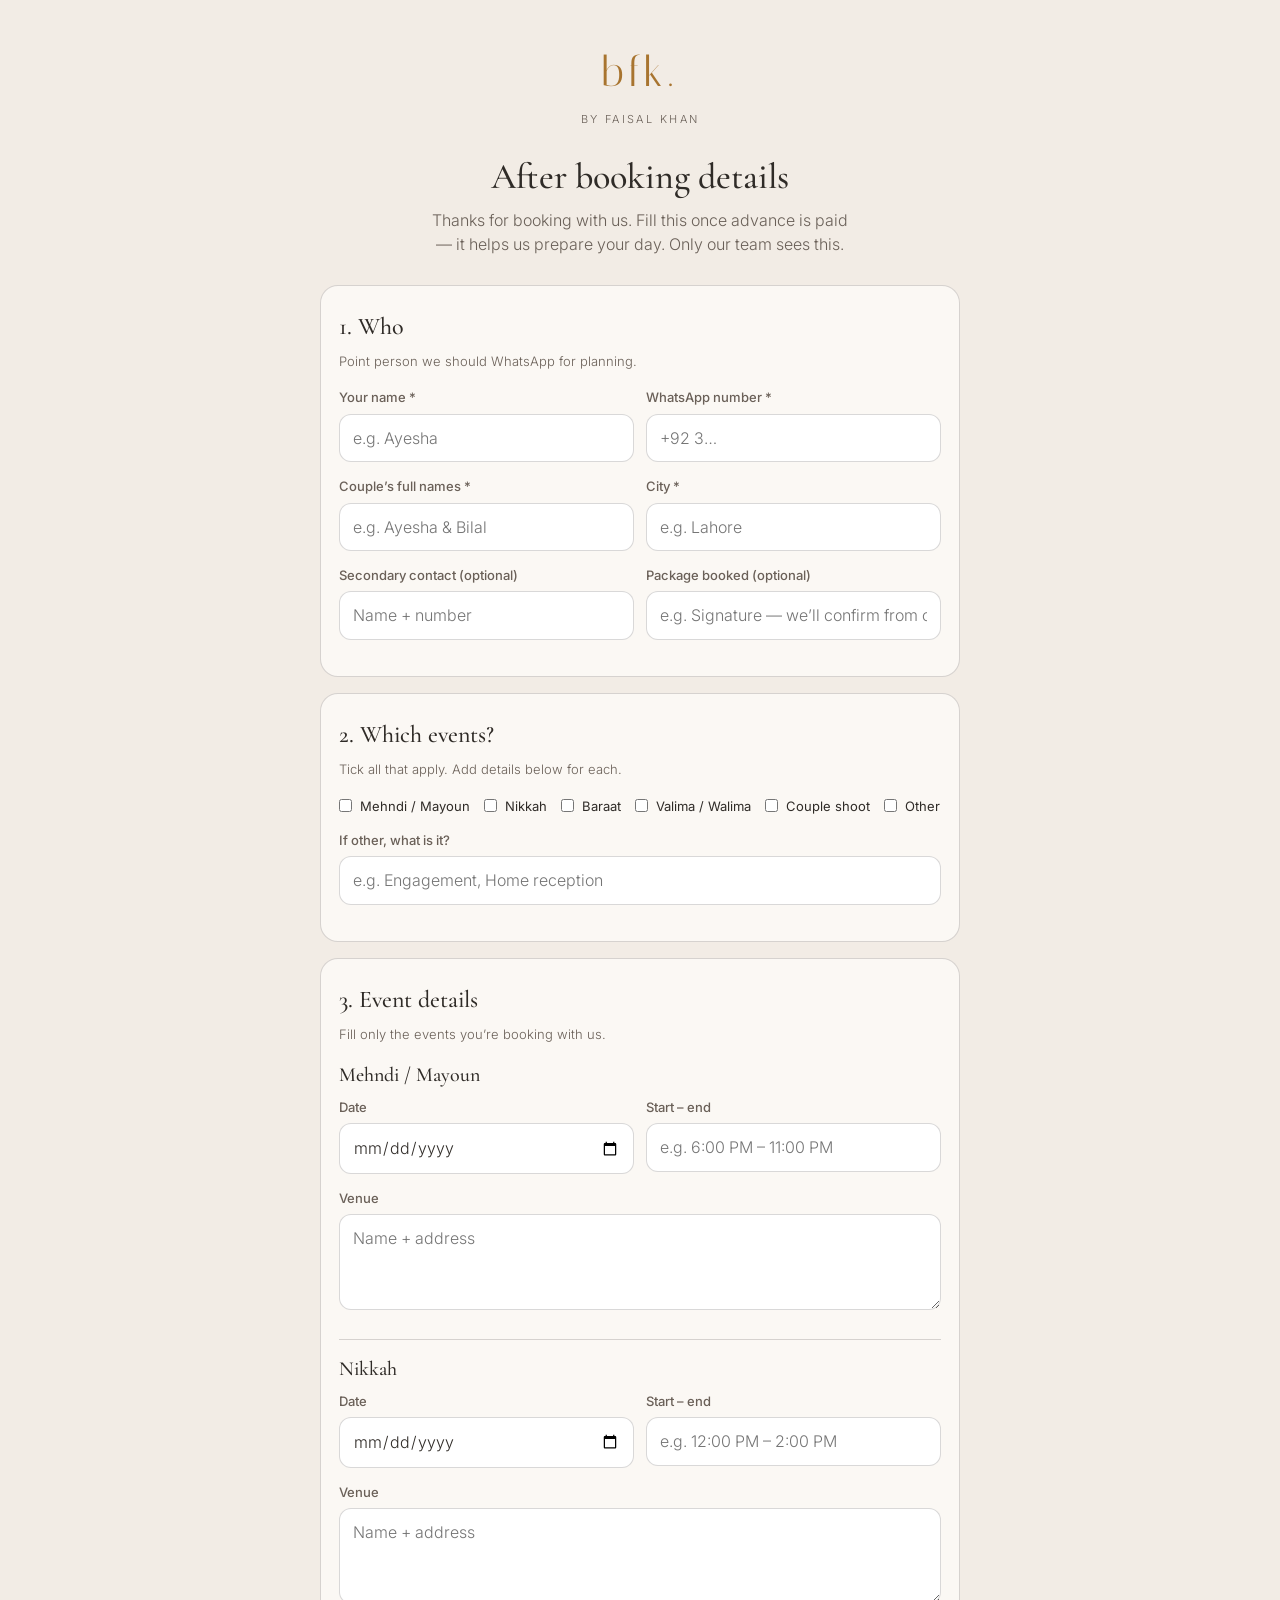
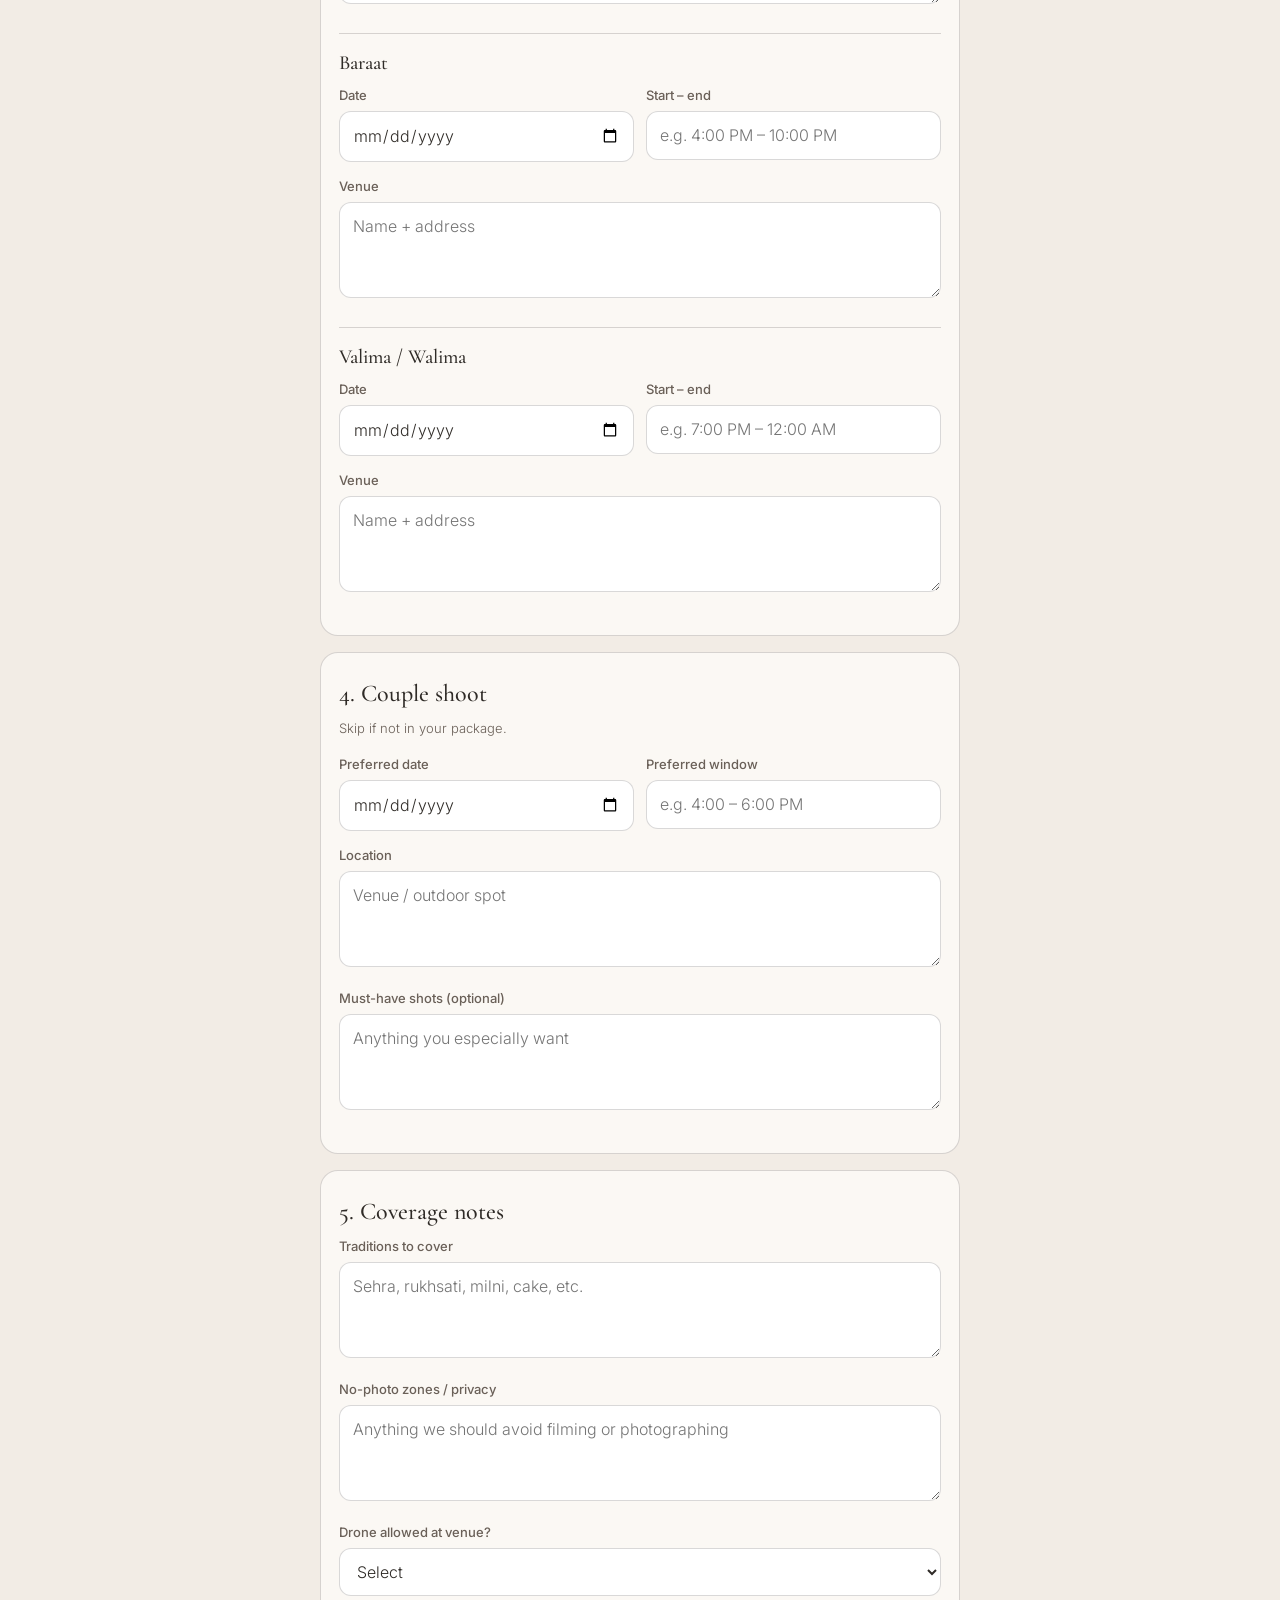
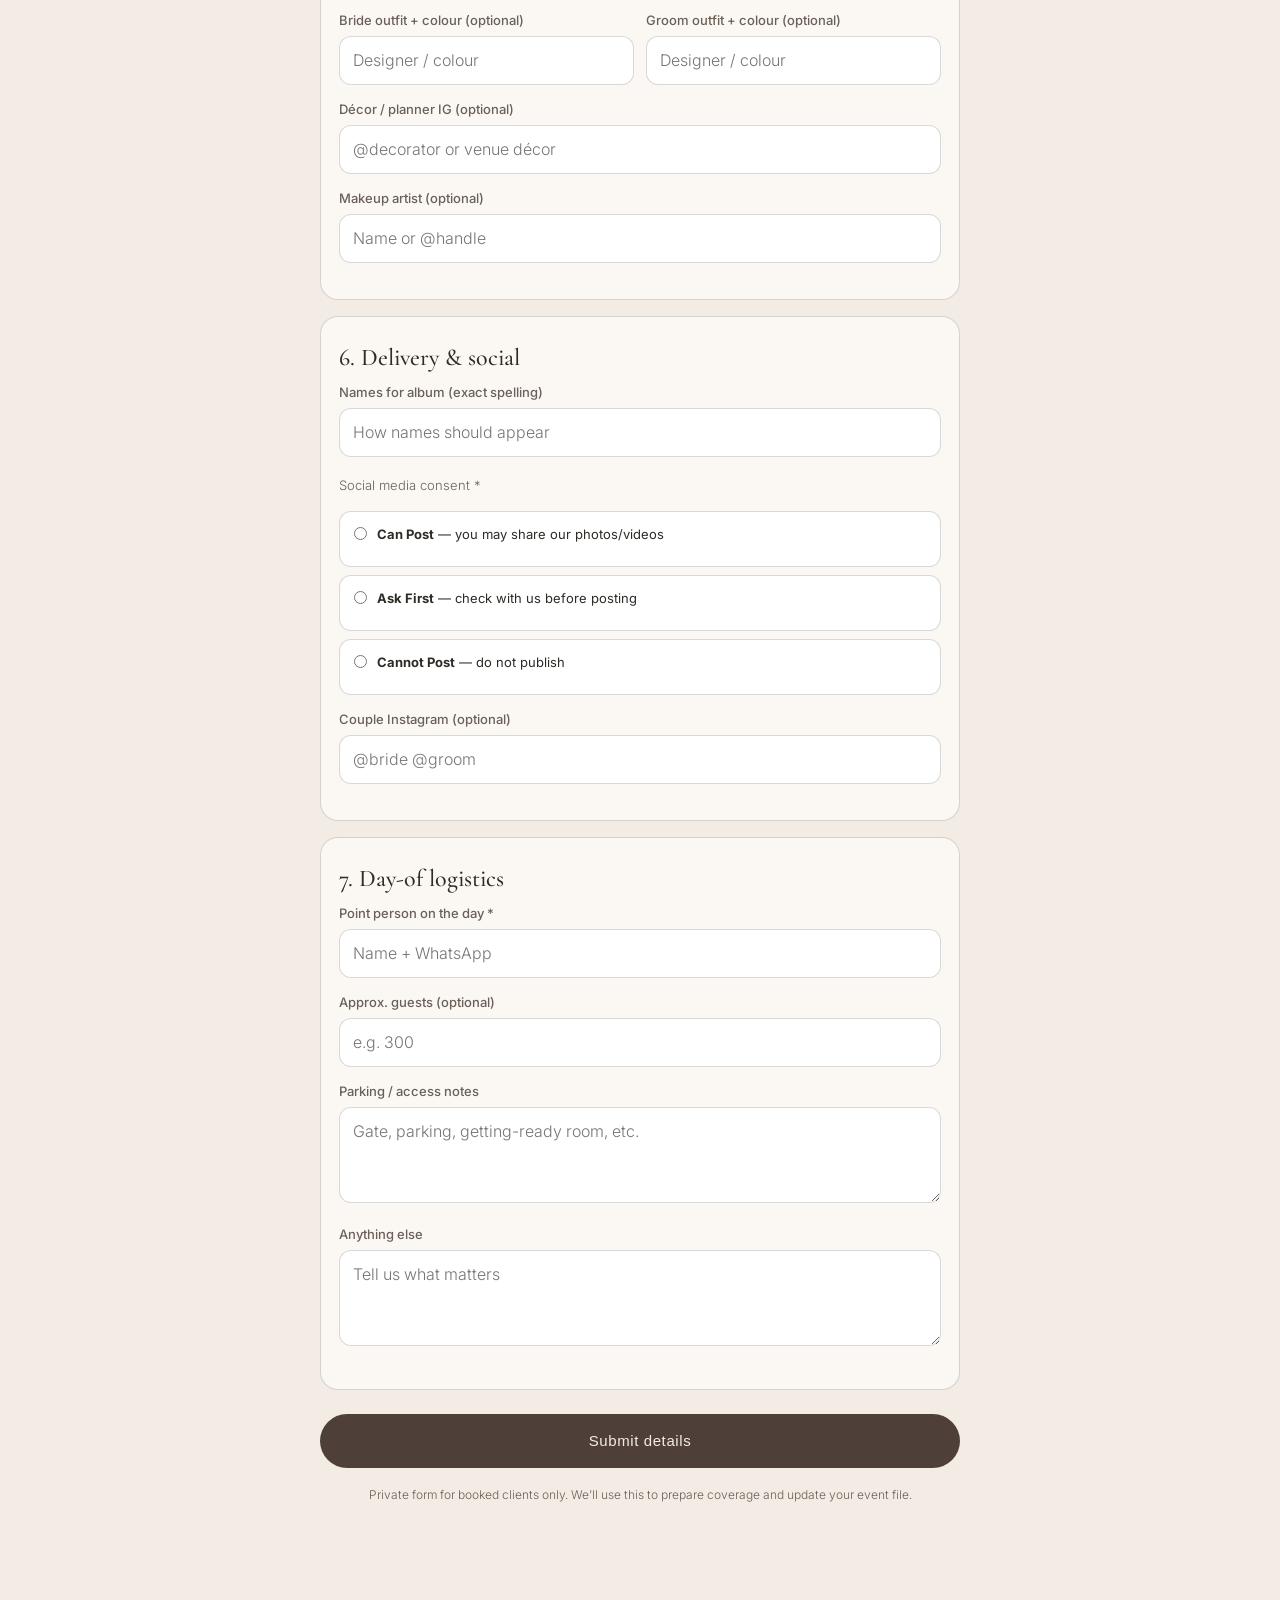
==== after-booking/index.html @ 3ecf4987 "Site for GitHub Pages (byfaisalkhan.com)" ====
<!DOCTYPE html>
<html lang="en">
<head>
<meta charset="UTF-8">
<meta name="viewport" content="width=device-width, initial-scale=1.0">
<title>After Booking | BFK by Faisal Khan</title>
<meta name="robots" content="noindex,nofollow">
<meta name="description" content="Post-booking details for your BFK wedding coverage.">
<link rel="preconnect" href="https://fonts.googleapis.com">
<link rel="preconnect" href="https://fonts.gstatic.com" crossorigin>
<link href="https://fonts.googleapis.com/css2?family=Cormorant+Garamond:wght@500;600&family=Inter:wght@300;400;500&family=Italiana&display=swap" rel="stylesheet">
<style>
:root{
  --cream:#F2ECE5; --paper:#FBF8F4; --ink:#2F2B27; --mid:#6A6058;
  --brown:#4E4038; --line:rgba(47,43,39,.18); --gold:#A8742F;
}
*{box-sizing:border-box;margin:0;padding:0}
body{font-family:Inter,system-ui,sans-serif;background:var(--cream);color:var(--ink);line-height:1.55;font-weight:300}
.wrap{max-width:680px;margin:0 auto;padding:40px 20px 96px}
.brand{text-align:center;margin-bottom:28px}
.brand .mark{font-family:Italiana,serif;font-size:42px;letter-spacing:.12em;color:var(--gold)}
.brand .sub{font-size:11px;letter-spacing:.22em;text-transform:uppercase;margin-top:6px;color:var(--mid)}
h1{font-family:"Cormorant Garamond",Georgia,serif;font-weight:500;font-size:36px;line-height:1.15;margin:8px 0 10px;text-align:center}
.lead{text-align:center;color:var(--mid);margin:0 auto 28px;max-width:42ch}
.card{background:var(--paper);border:1px solid var(--line);border-radius:18px;padding:22px 18px;margin-bottom:16px}
.card h2{font-family:"Cormorant Garamond",Georgia,serif;font-weight:500;font-size:24px;margin-bottom:6px}
.card .hint{font-size:13px;color:var(--mid);margin-bottom:16px}
label{display:block;font-size:13px;font-weight:500;color:var(--mid);margin:0 0 6px}
input,select,textarea{width:100%;min-height:48px;padding:11px 13px;border:1px solid var(--line);border-radius:12px;background:#fff;font:inherit;margin-bottom:14px;color:var(--ink)}
textarea{min-height:96px;resize:vertical}
.row{display:grid;grid-template-columns:1fr;gap:0 12px}
@media(min-width:640px){.row.two{grid-template-columns:1fr 1fr}}
.checks{display:flex;flex-wrap:wrap;gap:8px 14px;margin-bottom:14px}
.checks label{display:flex;align-items:center;gap:8px;font-weight:400;color:var(--ink);margin:0}
.checks input{width:auto;min-height:0;margin:0}
.consent{display:grid;gap:8px;margin-bottom:14px}
.consent label{display:flex;gap:10px;align-items:flex-start;padding:12px 14px;border:1px solid var(--line);border-radius:12px;background:#fff;margin:0;font-weight:400;color:var(--ink);cursor:pointer}
.consent input{width:auto;min-height:0;margin-top:3px}
button{width:100%;min-height:54px;border:0;border-radius:999px;background:var(--brown);color:var(--cream);font-weight:500;font-size:15px;letter-spacing:.04em;cursor:pointer;margin-top:8px}
button:hover{opacity:.93}
.foot{margin-top:18px;font-size:12px;color:var(--mid);text-align:center}
.event-block{border-top:1px solid var(--line);padding-top:14px;margin-top:8px}
.event-block:first-of-type{border-top:0;padding-top:0;margin-top:0}
</style>
</head>
<body>
  <div class="wrap">
    <div class="brand">
      <div class="mark">bfk.</div>
      <div class="sub">By Faisal Khan</div>
    </div>
    <h1>After booking details</h1>
    <p class="lead">Thanks for booking with us. Fill this once advance is paid — it helps us prepare your day. Only our team sees this.</p>

    <form id="bfk-intake" name="after-booking" method="POST" action="/after-booking/thanks.html">
      <input type="hidden" name="form-name" value="after-booking">
      <p style="display:none"><label>Don’t fill this <input name="bot-field"></label></p>

      <div class="card">
        <h2>1. Who</h2>
        <p class="hint">Point person we should WhatsApp for planning.</p>
        <div class="row two">
          <div>
            <label for="point_name">Your name *</label>
            <input id="point_name" name="point_name" required placeholder="e.g. Ayesha">
          </div>
          <div>
            <label for="whatsapp">WhatsApp number *</label>
            <input id="whatsapp" name="whatsapp" required placeholder="+92 3…">
          </div>
        </div>
        <div class="row two">
          <div>
            <label for="couple_name">Couple’s full names *</label>
            <input id="couple_name" name="couple_name" required placeholder="e.g. Ayesha & Bilal">
          </div>
          <div>
            <label for="city">City *</label>
            <input id="city" name="city" required placeholder="e.g. Lahore">
          </div>
        </div>
        <div class="row two">
          <div>
            <label for="secondary_contact">Secondary contact (optional)</label>
            <input id="secondary_contact" name="secondary_contact" placeholder="Name + number">
          </div>
          <div>
            <label for="package_ref">Package booked (optional)</label>
            <input id="package_ref" name="package_ref" placeholder="e.g. Signature — we’ll confirm from our side">
          </div>
        </div>
      </div>

      <div class="card">
        <h2>2. Which events?</h2>
        <p class="hint">Tick all that apply. Add details below for each.</p>
        <div class="checks">
          <label><input type="checkbox" name="has_mehndi" value="yes"> Mehndi / Mayoun</label>
          <label><input type="checkbox" name="has_nikkah" value="yes"> Nikkah</label>
          <label><input type="checkbox" name="has_baraat" value="yes"> Baraat</label>
          <label><input type="checkbox" name="has_valima" value="yes"> Valima / Walima</label>
          <label><input type="checkbox" name="has_couple_shoot" value="yes"> Couple shoot</label>
          <label><input type="checkbox" name="has_other" value="yes"> Other</label>
        </div>
        <label for="other_event_name">If other, what is it?</label>
        <input id="other_event_name" name="other_event_name" placeholder="e.g. Engagement, Home reception">
      </div>

      <div class="card">
        <h2>3. Event details</h2>
        <p class="hint">Fill only the events you’re booking with us.</p>

        <div class="event-block">
          <h2 style="font-size:20px">Mehndi / Mayoun</h2>
          <div class="row two">
            <div><label for="mehndi_date">Date</label><input id="mehndi_date" name="mehndi_date" type="date"></div>
            <div><label for="mehndi_time">Start – end</label><input id="mehndi_time" name="mehndi_time" placeholder="e.g. 6:00 PM – 11:00 PM"></div>
          </div>
          <label for="mehndi_venue">Venue</label>
          <textarea id="mehndi_venue" name="mehndi_venue" placeholder="Name + address"></textarea>
        </div>

        <div class="event-block">
          <h2 style="font-size:20px">Nikkah</h2>
          <div class="row two">
            <div><label for="nikkah_date">Date</label><input id="nikkah_date" name="nikkah_date" type="date"></div>
            <div><label for="nikkah_time">Start – end</label><input id="nikkah_time" name="nikkah_time" placeholder="e.g. 12:00 PM – 2:00 PM"></div>
          </div>
          <label for="nikkah_venue">Venue</label>
          <textarea id="nikkah_venue" name="nikkah_venue" placeholder="Name + address"></textarea>
        </div>

        <div class="event-block">
          <h2 style="font-size:20px">Baraat</h2>
          <div class="row two">
            <div><label for="baraat_date">Date</label><input id="baraat_date" name="baraat_date" type="date"></div>
            <div><label for="baraat_time">Start – end</label><input id="baraat_time" name="baraat_time" placeholder="e.g. 4:00 PM – 10:00 PM"></div>
          </div>
          <label for="baraat_venue">Venue</label>
          <textarea id="baraat_venue" name="baraat_venue" placeholder="Name + address"></textarea>
        </div>

        <div class="event-block">
          <h2 style="font-size:20px">Valima / Walima</h2>
          <div class="row two">
            <div><label for="valima_date">Date</label><input id="valima_date" name="valima_date" type="date"></div>
            <div><label for="valima_time">Start – end</label><input id="valima_time" name="valima_time" placeholder="e.g. 7:00 PM – 12:00 AM"></div>
          </div>
          <label for="valima_venue">Venue</label>
          <textarea id="valima_venue" name="valima_venue" placeholder="Name + address"></textarea>
        </div>
      </div>

      <div class="card">
        <h2>4. Couple shoot</h2>
        <p class="hint">Skip if not in your package.</p>
        <div class="row two">
          <div><label for="cs_date">Preferred date</label><input id="cs_date" name="cs_date" type="date"></div>
          <div><label for="cs_time">Preferred window</label><input id="cs_time" name="cs_time" placeholder="e.g. 4:00 – 6:00 PM"></div>
        </div>
        <label for="cs_venue">Location</label>
        <textarea id="cs_venue" name="cs_venue" placeholder="Venue / outdoor spot"></textarea>
        <label for="cs_notes">Must-have shots (optional)</label>
        <textarea id="cs_notes" name="cs_notes" placeholder="Anything you especially want"></textarea>
      </div>

      <div class="card">
        <h2>5. Coverage notes</h2>
        <label for="traditions">Traditions to cover</label>
        <textarea id="traditions" name="traditions" placeholder="Sehra, rukhsati, milni, cake, etc."></textarea>
        <label for="no_photo">No-photo zones / privacy</label>
        <textarea id="no_photo" name="no_photo" placeholder="Anything we should avoid filming or photographing"></textarea>
        <label for="drone">Drone allowed at venue?</label>
        <select id="drone" name="drone">
          <option value="">Select</option>
          <option>Yes</option>
          <option>No</option>
          <option>Not sure</option>
        </select>
        <div class="row two">
          <div>
            <label for="bride_outfit">Bride outfit + colour (optional)</label>
            <input id="bride_outfit" name="bride_outfit" placeholder="Designer / colour">
          </div>
          <div>
            <label for="groom_outfit">Groom outfit + colour (optional)</label>
            <input id="groom_outfit" name="groom_outfit" placeholder="Designer / colour">
          </div>
        </div>
        <label for="decor">Décor / planner IG (optional)</label>
        <input id="decor" name="decor" placeholder="@decorator or venue décor">
        <label for="mua">Makeup artist (optional)</label>
        <input id="mua" name="mua" placeholder="Name or @handle">
      </div>

      <div class="card">
        <h2>6. Delivery & social</h2>
        <label for="album_names">Names for album (exact spelling)</label>
        <input id="album_names" name="album_names" placeholder="How names should appear">
        <p class="hint" style="margin-top:4px">Social media consent *</p>
        <div class="consent">
          <label><input type="radio" name="social_consent" value="Can Post" required> <span><strong>Can Post</strong> — you may share our photos/videos</span></label>
          <label><input type="radio" name="social_consent" value="Ask First"> <span><strong>Ask First</strong> — check with us before posting</span></label>
          <label><input type="radio" name="social_consent" value="Cannot Post"> <span><strong>Cannot Post</strong> — do not publish</span></label>
        </div>
        <label for="couple_ig">Couple Instagram (optional)</label>
        <input id="couple_ig" name="couple_ig" placeholder="@bride @groom">
      </div>

      <div class="card">
        <h2>7. Day-of logistics</h2>
        <label for="day_contact">Point person on the day *</label>
        <input id="day_contact" name="day_contact" required placeholder="Name + WhatsApp">
        <label for="guests">Approx. guests (optional)</label>
        <input id="guests" name="guests" placeholder="e.g. 300">
        <label for="access">Parking / access notes</label>
        <textarea id="access" name="access" placeholder="Gate, parking, getting-ready room, etc."></textarea>
        <label for="other_details">Anything else</label>
        <textarea id="other_details" name="other_details" placeholder="Tell us what matters"></textarea>
      </div>

      <button type="submit">Submit details</button>
      <p class="foot">Private form for booked clients only. We’ll use this to prepare coverage and update your event file.</p>
    </form>
  </div>

<script src="/after-booking/config.js"></script>
<script>
(function(){
  var form = document.getElementById('bfk-intake');
  if(!form) return;
  form.addEventListener('submit', async function(e){
    e.preventDefault();
    var btn = form.querySelector('button[type="submit"]');
    var webhook = (window.BFK_SHEETS_WEBHOOK || '').trim();
    if(!webhook){
      alert('Setup incomplete: Sheets webhook not connected yet. Message Faisal / BFK team.');
      return;
    }
    btn.disabled = true;
    btn.textContent = 'Sending…';
    var fd = new FormData(form);
    var data = {};
    fd.forEach(function(v,k){
      if(k === 'form-name' || k === 'bot-field') return;
      if(data[k] !== undefined){
        if(!Array.isArray(data[k])) data[k] = [data[k]];
        data[k].push(v);
      } else data[k] = v;
    });
    // checkboxes that are unchecked won't appear — that's fine
    try{
      var res = await fetch(webhook, {
        method: 'POST',
        mode: 'cors',
        headers: { 'Content-Type': 'text/plain;charset=utf-8' },
        body: JSON.stringify(data)
      });
      var text = await res.text();
      var json = {};
      try { json = JSON.parse(text); } catch(_){}
      if(!res.ok || json.ok === false){
        throw new Error((json && json.error) || ('HTTP '+res.status));
      }
      window.location.href = '/after-booking/thanks.html';
    } catch(err){
      console.error(err);
      btn.disabled = false;
      btn.textContent = 'Submit details';
      alert('Could not save to the team sheet. Please WhatsApp us your details or try again.\n\n'+err.message);
    }
  });
})();
</script>

</body>
</html>
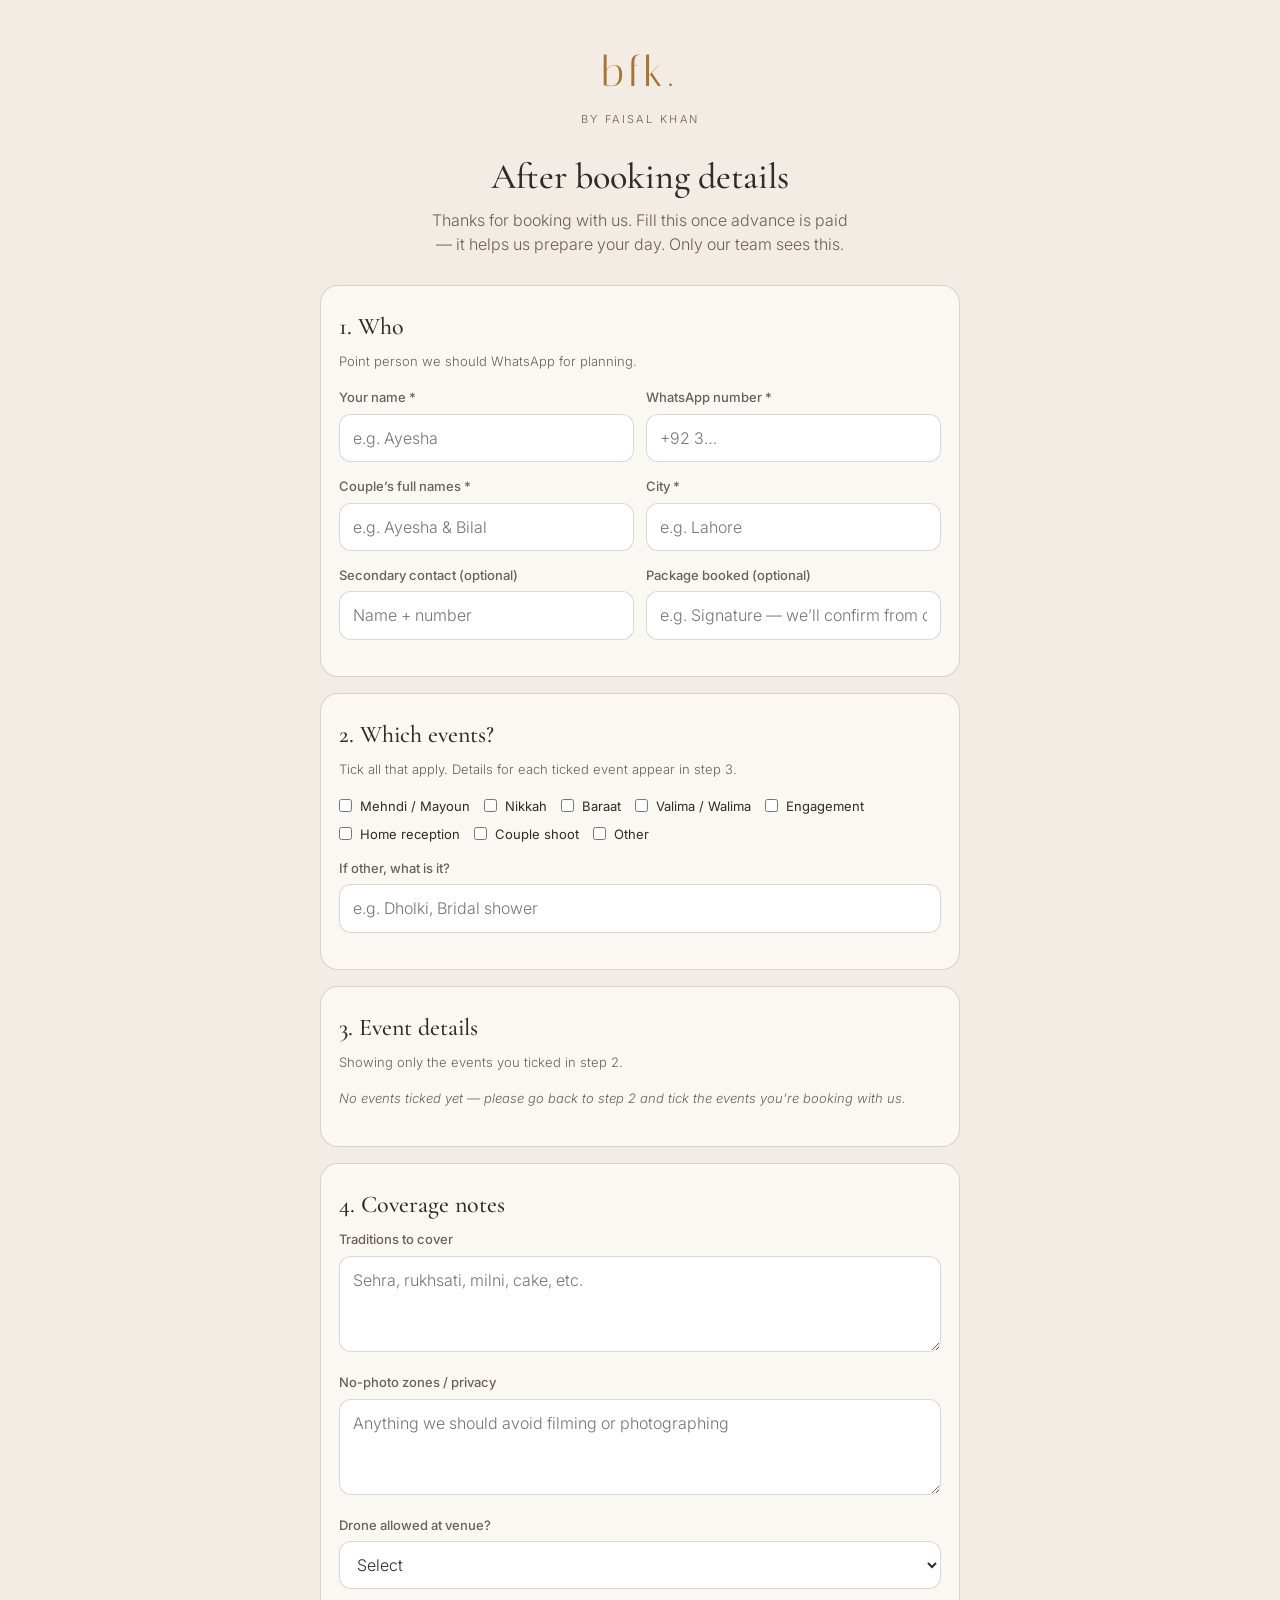
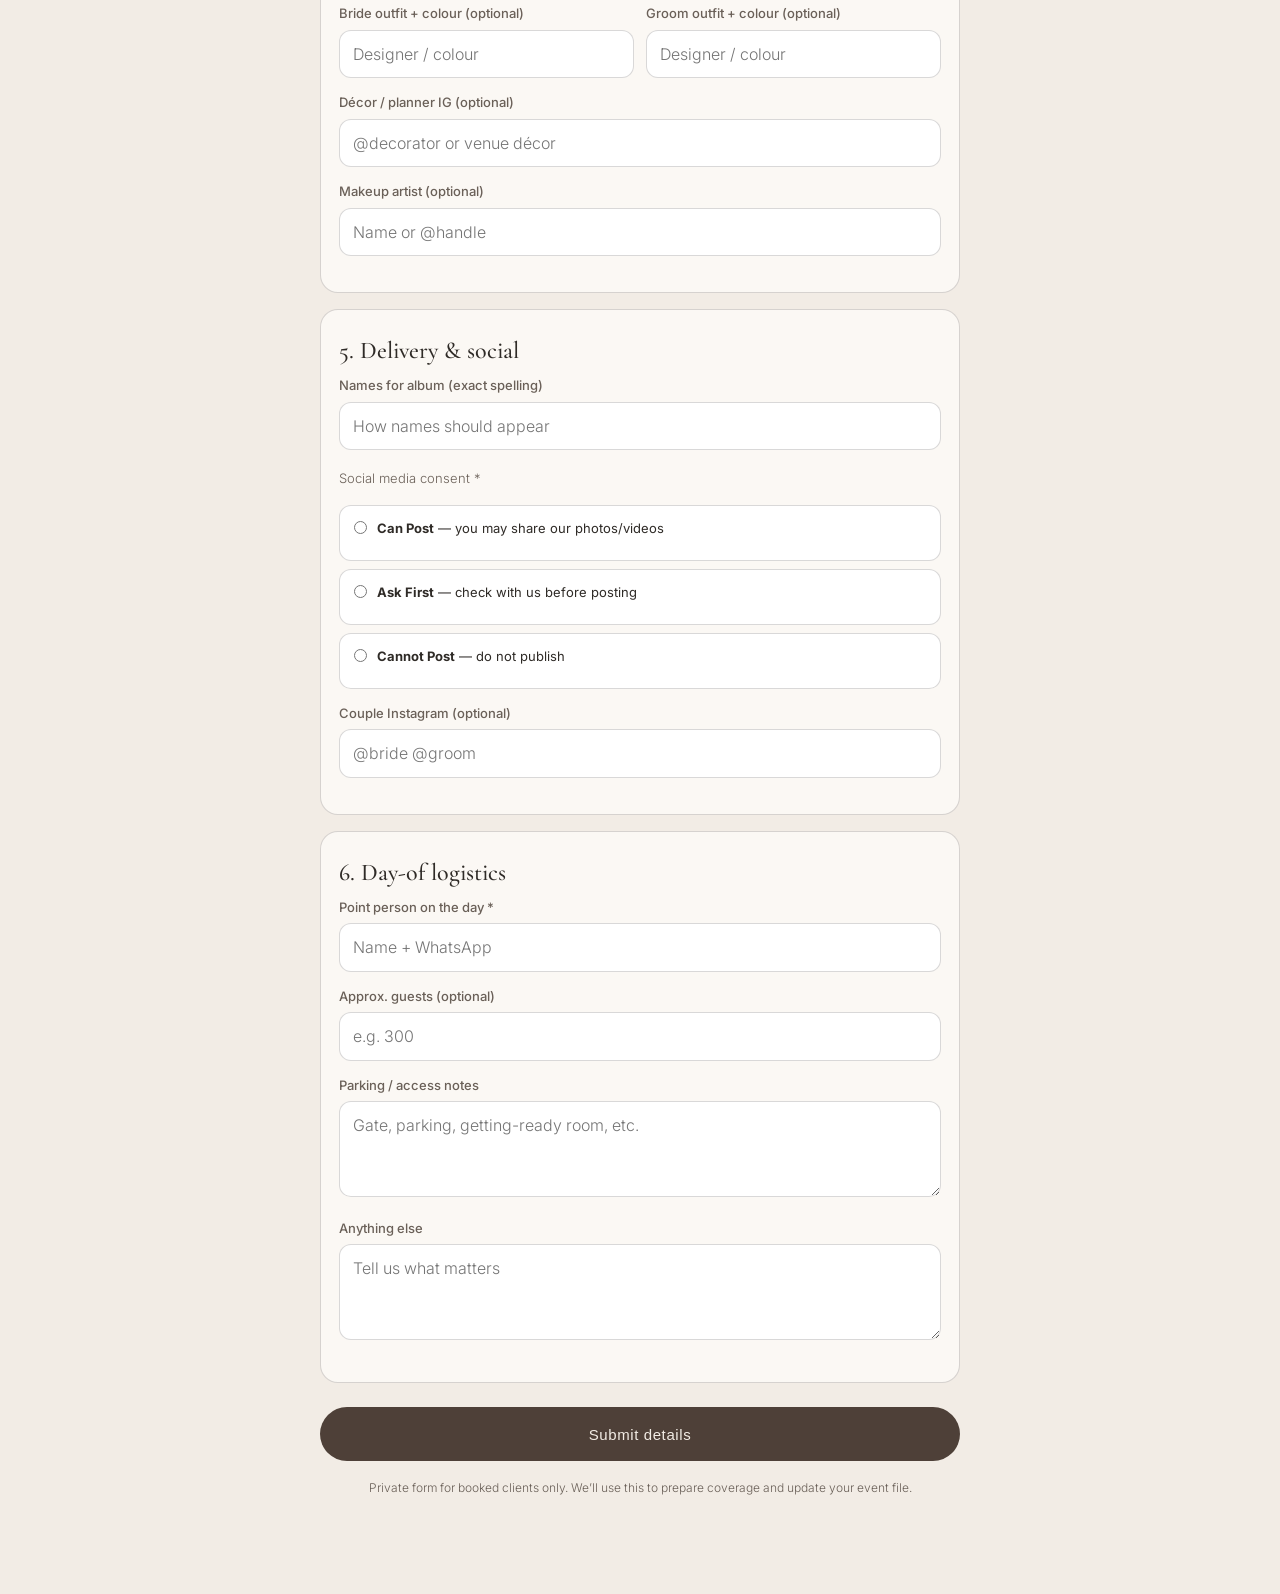
==== commit ea4b4658: "after-booking: show step 3 details only for ticked events" ====
--- a/after-booking/index.html
+++ b/after-booking/index.html
@@ -40,7 +40,7 @@
 button:hover{opacity:.93}
 .foot{margin-top:18px;font-size:12px;color:var(--mid);text-align:center}
 .event-block{border-top:1px solid var(--line);padding-top:14px;margin-top:8px}
-.event-block:first-of-type{border-top:0;padding-top:0;margin-top:0}
+.event-block[hidden]{display:none}
 </style>
 </head>
 <body>
@@ -93,24 +93,27 @@
 
       <div class="card">
         <h2>2. Which events?</h2>
-        <p class="hint">Tick all that apply. Add details below for each.</p>
+        <p class="hint">Tick all that apply. Details for each ticked event appear in step 3.</p>
         <div class="checks">
           <label><input type="checkbox" name="has_mehndi" value="yes"> Mehndi / Mayoun</label>
           <label><input type="checkbox" name="has_nikkah" value="yes"> Nikkah</label>
           <label><input type="checkbox" name="has_baraat" value="yes"> Baraat</label>
           <label><input type="checkbox" name="has_valima" value="yes"> Valima / Walima</label>
+          <label><input type="checkbox" name="has_engagement" value="yes"> Engagement</label>
+          <label><input type="checkbox" name="has_home_reception" value="yes"> Home reception</label>
           <label><input type="checkbox" name="has_couple_shoot" value="yes"> Couple shoot</label>
           <label><input type="checkbox" name="has_other" value="yes"> Other</label>
         </div>
         <label for="other_event_name">If other, what is it?</label>
-        <input id="other_event_name" name="other_event_name" placeholder="e.g. Engagement, Home reception">
+        <input id="other_event_name" name="other_event_name" placeholder="e.g. Dholki, Bridal shower">
       </div>
 
       <div class="card">
         <h2>3. Event details</h2>
-        <p class="hint">Fill only the events you’re booking with us.</p>
-
-        <div class="event-block">
+        <p class="hint">Showing only the events you ticked in step 2.</p>
+        <p id="no-events-msg" class="hint" style="font-style:italic">No events ticked yet — please go back to step 2 and tick the events you’re booking with us.</p>
+
+        <div class="event-block" data-event="has_mehndi" hidden>
           <h2 style="font-size:20px">Mehndi / Mayoun</h2>
           <div class="row two">
             <div><label for="mehndi_date">Date</label><input id="mehndi_date" name="mehndi_date" type="date"></div>
@@ -120,7 +123,7 @@
           <textarea id="mehndi_venue" name="mehndi_venue" placeholder="Name + address"></textarea>
         </div>
 
-        <div class="event-block">
+        <div class="event-block" data-event="has_nikkah" hidden>
           <h2 style="font-size:20px">Nikkah</h2>
           <div class="row two">
             <div><label for="nikkah_date">Date</label><input id="nikkah_date" name="nikkah_date" type="date"></div>
@@ -130,7 +133,7 @@
           <textarea id="nikkah_venue" name="nikkah_venue" placeholder="Name + address"></textarea>
         </div>
 
-        <div class="event-block">
+        <div class="event-block" data-event="has_baraat" hidden>
           <h2 style="font-size:20px">Baraat</h2>
           <div class="row two">
             <div><label for="baraat_date">Date</label><input id="baraat_date" name="baraat_date" type="date"></div>
@@ -140,7 +143,7 @@
           <textarea id="baraat_venue" name="baraat_venue" placeholder="Name + address"></textarea>
         </div>
 
-        <div class="event-block">
+        <div class="event-block" data-event="has_valima" hidden>
           <h2 style="font-size:20px">Valima / Walima</h2>
           <div class="row two">
             <div><label for="valima_date">Date</label><input id="valima_date" name="valima_date" type="date"></div>
@@ -149,23 +152,52 @@
           <label for="valima_venue">Venue</label>
           <textarea id="valima_venue" name="valima_venue" placeholder="Name + address"></textarea>
         </div>
-      </div>
-
-      <div class="card">
-        <h2>4. Couple shoot</h2>
-        <p class="hint">Skip if not in your package.</p>
-        <div class="row two">
-          <div><label for="cs_date">Preferred date</label><input id="cs_date" name="cs_date" type="date"></div>
-          <div><label for="cs_time">Preferred window</label><input id="cs_time" name="cs_time" placeholder="e.g. 4:00 – 6:00 PM"></div>
-        </div>
-        <label for="cs_venue">Location</label>
-        <textarea id="cs_venue" name="cs_venue" placeholder="Venue / outdoor spot"></textarea>
-        <label for="cs_notes">Must-have shots (optional)</label>
-        <textarea id="cs_notes" name="cs_notes" placeholder="Anything you especially want"></textarea>
-      </div>
-
-      <div class="card">
-        <h2>5. Coverage notes</h2>
+
+        <div class="event-block" data-event="has_engagement" hidden>
+          <h2 style="font-size:20px">Engagement</h2>
+          <div class="row two">
+            <div><label for="engagement_date">Date</label><input id="engagement_date" name="engagement_date" type="date"></div>
+            <div><label for="engagement_time">Start – end</label><input id="engagement_time" name="engagement_time" placeholder="e.g. 7:00 PM – 11:00 PM"></div>
+          </div>
+          <label for="engagement_venue">Venue</label>
+          <textarea id="engagement_venue" name="engagement_venue" placeholder="Name + address"></textarea>
+        </div>
+
+        <div class="event-block" data-event="has_home_reception" hidden>
+          <h2 style="font-size:20px">Home reception</h2>
+          <div class="row two">
+            <div><label for="home_reception_date">Date</label><input id="home_reception_date" name="home_reception_date" type="date"></div>
+            <div><label for="home_reception_time">Start – end</label><input id="home_reception_time" name="home_reception_time" placeholder="e.g. 1:00 PM – 5:00 PM"></div>
+          </div>
+          <label for="home_reception_venue">Venue</label>
+          <textarea id="home_reception_venue" name="home_reception_venue" placeholder="Name + address"></textarea>
+        </div>
+
+        <div class="event-block" data-event="has_couple_shoot" hidden>
+          <h2 style="font-size:20px">Couple shoot</h2>
+          <div class="row two">
+            <div><label for="cs_date">Preferred date</label><input id="cs_date" name="cs_date" type="date"></div>
+            <div><label for="cs_time">Preferred window</label><input id="cs_time" name="cs_time" placeholder="e.g. 4:00 – 6:00 PM"></div>
+          </div>
+          <label for="cs_venue">Location</label>
+          <textarea id="cs_venue" name="cs_venue" placeholder="Venue / outdoor spot"></textarea>
+          <label for="cs_notes">Must-have shots (optional)</label>
+          <textarea id="cs_notes" name="cs_notes" placeholder="Anything you especially want"></textarea>
+        </div>
+
+        <div class="event-block" data-event="has_other" hidden>
+          <h2 style="font-size:20px">Other event</h2>
+          <div class="row two">
+            <div><label for="other_date">Date</label><input id="other_date" name="other_date" type="date"></div>
+            <div><label for="other_time">Start – end</label><input id="other_time" name="other_time" placeholder="e.g. 6:00 PM – 10:00 PM"></div>
+          </div>
+          <label for="other_venue">Venue</label>
+          <textarea id="other_venue" name="other_venue" placeholder="Name + address"></textarea>
+        </div>
+      </div>
+
+      <div class="card">
+        <h2>4. Coverage notes</h2>
         <label for="traditions">Traditions to cover</label>
         <textarea id="traditions" name="traditions" placeholder="Sehra, rukhsati, milni, cake, etc."></textarea>
         <label for="no_photo">No-photo zones / privacy</label>
@@ -194,7 +226,7 @@
       </div>
 
       <div class="card">
-        <h2>6. Delivery & social</h2>
+        <h2>5. Delivery & social</h2>
         <label for="album_names">Names for album (exact spelling)</label>
         <input id="album_names" name="album_names" placeholder="How names should appear">
         <p class="hint" style="margin-top:4px">Social media consent *</p>
@@ -208,7 +240,7 @@
       </div>
 
       <div class="card">
-        <h2>7. Day-of logistics</h2>
+        <h2>6. Day-of logistics</h2>
         <label for="day_contact">Point person on the day *</label>
         <input id="day_contact" name="day_contact" required placeholder="Name + WhatsApp">
         <label for="guests">Approx. guests (optional)</label>
@@ -229,6 +261,27 @@
 (function(){
   var form = document.getElementById('bfk-intake');
   if(!form) return;
+  // Step 3: show only detail blocks for events ticked in step 2.
+  // Hidden blocks are disabled (so validation + FormData skip them); required is restored when shown.
+  var blocks = form.querySelectorAll('.event-block[data-event]');
+  var noMsg = document.getElementById('no-events-msg');
+  function syncEvents(){
+    var any = false;
+    blocks.forEach(function(b){
+      var cb = form.querySelector('input[type="checkbox"][name="'+b.getAttribute('data-event')+'"]');
+      var on = !!(cb && cb.checked);
+      if(on) any = true;
+      b.hidden = !on;
+      b.querySelectorAll('input,textarea,select').forEach(function(f){
+        if(f.hasAttribute('required')) f.setAttribute('data-required','1');
+        if(on){ f.disabled = false; if(f.getAttribute('data-required')) f.required = true; }
+        else { f.disabled = true; f.required = false; }
+      });
+    });
+    if(noMsg) noMsg.hidden = any;
+  }
+  form.querySelectorAll('.checks input[type="checkbox"]').forEach(function(cb){ cb.addEventListener('change', syncEvents); });
+  syncEvents();
   form.addEventListener('submit', async function(e){
     e.preventDefault();
     var btn = form.querySelector('button[type="submit"]');
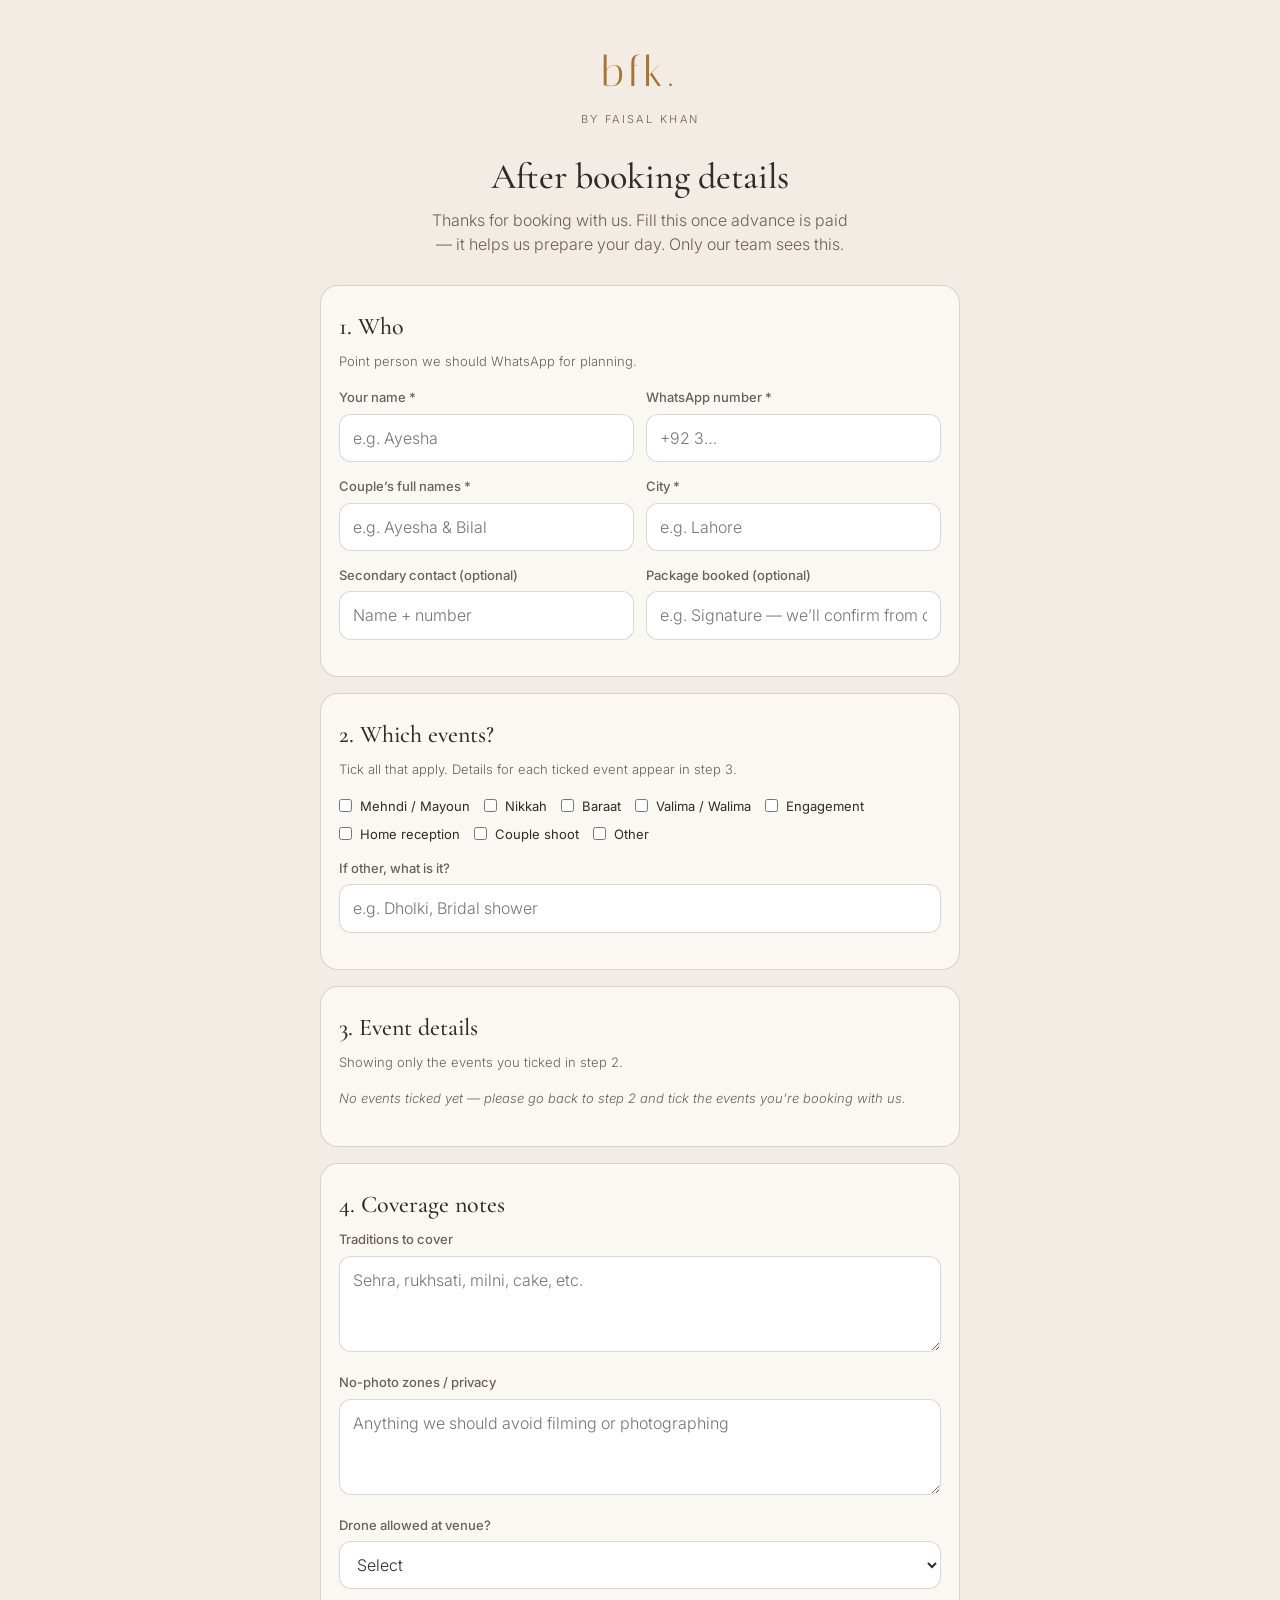
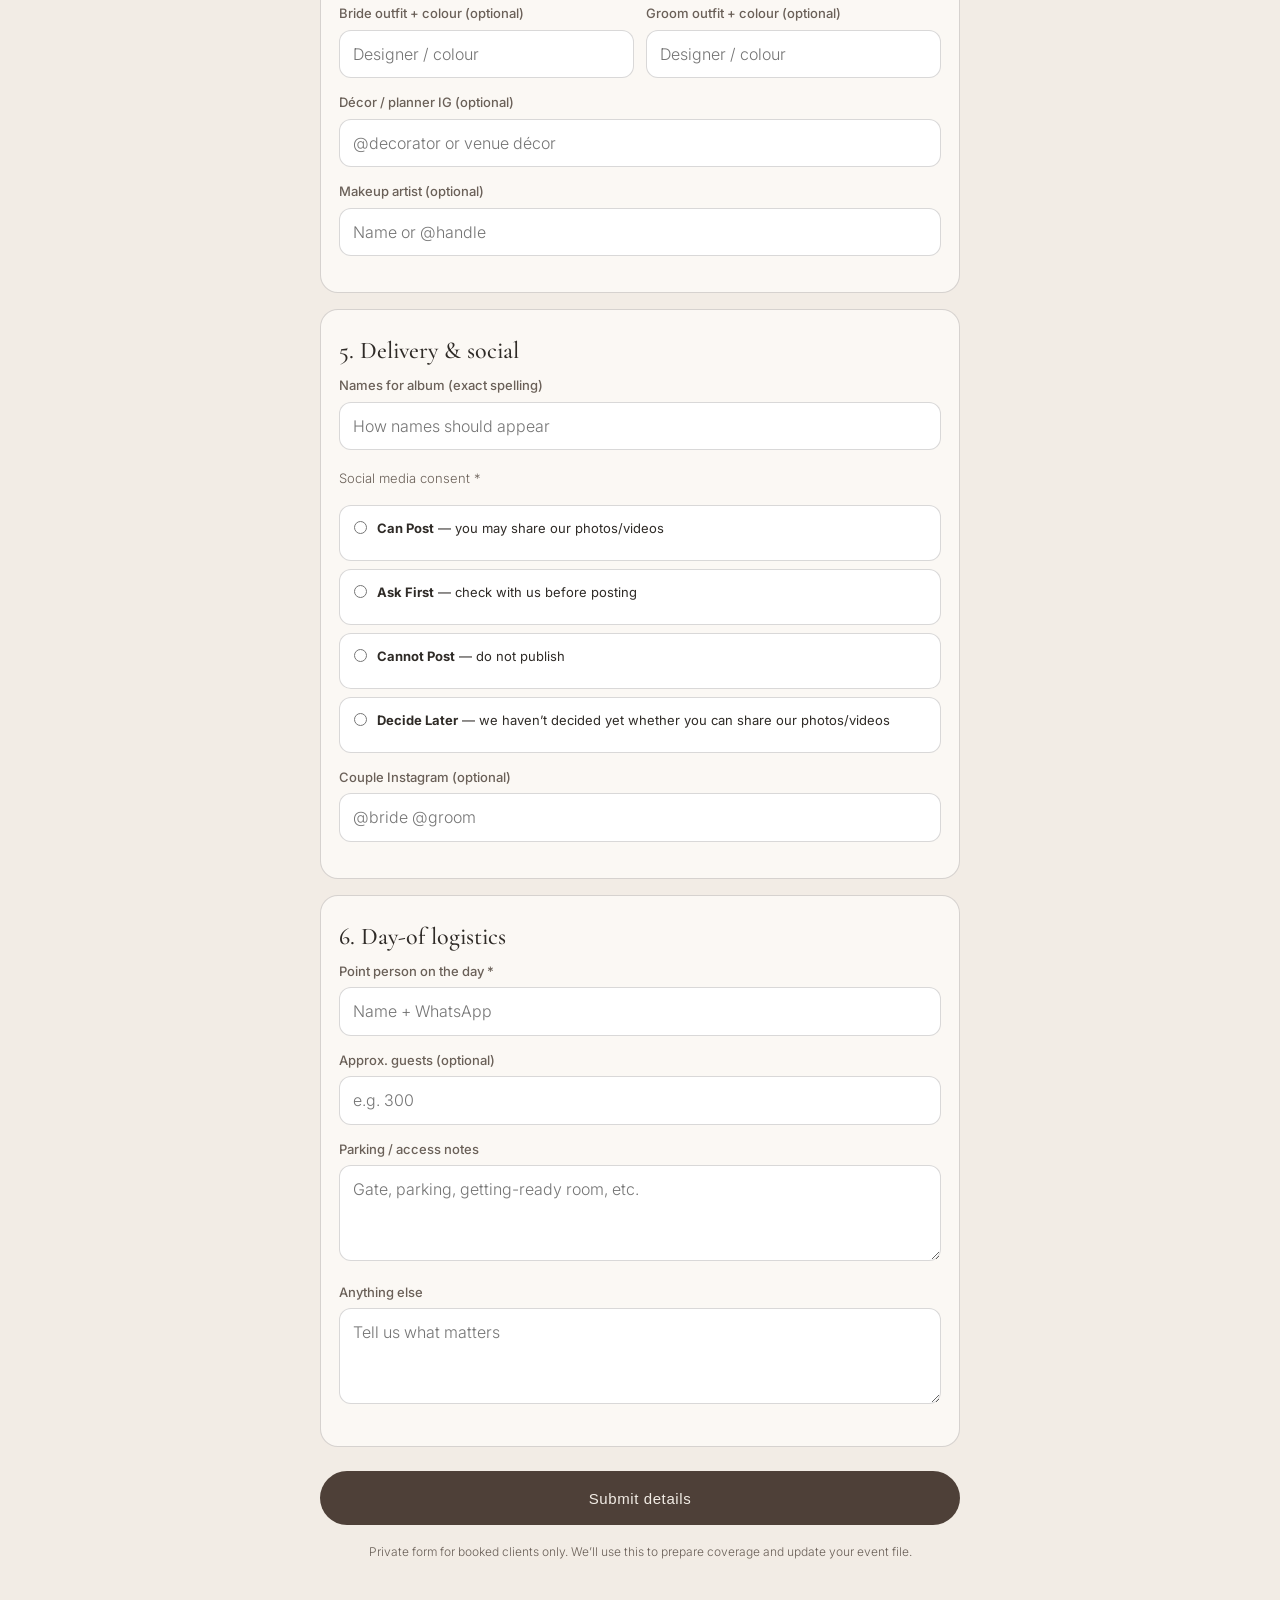
==== commit c8190cca: "After-booking: clearer WhatsApp message, secular greeting, Decide Later Rewrite the prefilled text i" ====
--- a/after-booking/index.html
+++ b/after-booking/index.html
@@ -234,6 +234,7 @@
           <label><input type="radio" name="social_consent" value="Can Post" required> <span><strong>Can Post</strong> — you may share our photos/videos</span></label>
           <label><input type="radio" name="social_consent" value="Ask First"> <span><strong>Ask First</strong> — check with us before posting</span></label>
           <label><input type="radio" name="social_consent" value="Cannot Post"> <span><strong>Cannot Post</strong> — do not publish</span></label>
+          <label><input type="radio" name="social_consent" value="Decide Later"> <span><strong>Decide Later</strong> — we haven’t decided yet whether you can share our photos/videos</span></label>
         </div>
         <label for="couple_ig">Couple Instagram (optional)</label>
         <input id="couple_ig" name="couple_ig" placeholder="@bride @groom">
@@ -274,11 +275,96 @@
       b.hidden = !on;
       b.querySelectorAll('input,textarea,select').forEach(function(f){
         if(f.hasAttribute('required')) f.setAttribute('data-required','1');
-        if(on){ f.disabled = false; if(f.getAttribute('data-required')) f.required = true; }
-        else { f.disabled = true; f.required = false; }
+        f.disabled = false;
+        if(on){ if(f.getAttribute('data-required')) f.required = true; }
+        else { f.required = false; }
       });
     });
     if(noMsg) noMsg.hidden = any;
+  }
+  function filled(v){
+    return String(v == null ? '' : v).trim();
+  }
+  function formatDate(iso){
+    iso = filled(iso);
+    if(!/^\d{4}-\d{2}-\d{2}$/.test(iso)) return iso;
+    var months = ['Jan','Feb','Mar','Apr','May','Jun','Jul','Aug','Sep','Oct','Nov','Dec'];
+    var p = iso.split('-');
+    return Number(p[2]) + ' ' + months[Number(p[1]) - 1] + ' ' + p[0];
+  }
+  function addLine(lines, label, value){
+    if(filled(value)) lines.push(label + ': ' + filled(value));
+  }
+  function buildWhatsAppText(data){
+    var lines = [];
+    lines.push('Hi BFK,');
+    lines.push('');
+    lines.push('Here are our details.');
+    var details = [];
+    addLine(details, 'Couple', data.couple_name);
+    addLine(details, 'City', data.city);
+    addLine(details, 'Package', data.package_ref);
+    addLine(details, 'WhatsApp', data.whatsapp);
+    addLine(details, 'Point person', data.point_name);
+    addLine(details, 'Secondary contact', data.secondary_contact);
+    addLine(details, 'Day-of contact', data.day_contact);
+    addLine(details, 'Guests', data.guests);
+    addLine(details, 'Parking / access', data.access);
+    if(details.length){
+      lines.push('');
+      lines.push('EVENT DETAILS');
+      details.forEach(function(line){ lines.push(line); });
+    }
+    var events = [
+      ['has_mehndi', 'Mehndi', 'mehndi_date', 'mehndi_time', 'mehndi_venue'],
+      ['has_nikkah', 'Nikkah', 'nikkah_date', 'nikkah_time', 'nikkah_venue'],
+      ['has_baraat', 'Baraat', 'baraat_date', 'baraat_time', 'baraat_venue'],
+      ['has_valima', 'Valima', 'valima_date', 'valima_time', 'valima_venue'],
+      ['has_engagement', 'Engagement', 'engagement_date', 'engagement_time', 'engagement_venue'],
+      ['has_home_reception', 'Home reception', 'home_reception_date', 'home_reception_time', 'home_reception_venue'],
+      ['has_couple_shoot', 'Couple shoot', 'cs_date', 'cs_time', 'cs_venue'],
+      ['has_other', filled(data.other_event_name) || 'Other', 'other_date', 'other_time', 'other_venue']
+    ];
+    var evBlocks = [];
+    events.forEach(function(ev){
+      if(data[ev[0]] !== 'yes') return;
+      var block = ['• ' + ev[1]];
+      if(filled(data[ev[2]])) block.push('  Date: ' + formatDate(data[ev[2]]));
+      if(filled(data[ev[3]])) block.push('  Time: ' + filled(data[ev[3]]));
+      if(filled(data[ev[4]])) block.push('  Venue: ' + filled(data[ev[4]]));
+      evBlocks.push(block);
+    });
+    if(evBlocks.length){
+      lines.push('');
+      lines.push('EVENTS');
+      evBlocks.forEach(function(block, i){
+        if(i) lines.push('');
+        block.forEach(function(line){ lines.push(line); });
+      });
+    }
+    var creative = [];
+    addLine(creative, 'Instagram', data.couple_ig);
+    addLine(creative, 'Posting', data.social_consent);
+    addLine(creative, 'Album names', data.album_names);
+    addLine(creative, 'Bride outfit', data.bride_outfit);
+    addLine(creative, 'Groom outfit', data.groom_outfit);
+    addLine(creative, 'Makeup artist', data.mua);
+    addLine(creative, 'Decor / planner', data.decor);
+    addLine(creative, 'Traditions', data.traditions);
+    addLine(creative, 'Do not photograph', data.no_photo);
+    addLine(creative, 'Drone', data.drone);
+    addLine(creative, 'Couple shoot notes', data.cs_notes);
+    if(creative.length){
+      lines.push('');
+      lines.push('CREATIVE');
+      creative.forEach(function(line){ lines.push(line); });
+    }
+    if(filled(data.other_details)){
+      lines.push('');
+      lines.push('OTHER');
+      lines.push(filled(data.other_details));
+    }
+    return lines.join('\n');
   }
   form.querySelectorAll('.checks input[type="checkbox"]').forEach(function(cb){ cb.addEventListener('change', syncEvents); });
   syncEvents();
@@ -301,26 +387,35 @@
         data[k].push(v);
       } else data[k] = v;
     });
-    // checkboxes that are unchecked won't appear — that's fine
+    // Webhook looks for has_cs; the form checkbox is has_couple_shoot.
+    if(data.has_couple_shoot === 'yes') data.has_cs = 'yes';
     try{
+      var params = new URLSearchParams();
+      Object.keys(data).forEach(function(k){
+        var v = data[k];
+        params.append(k, Array.isArray(v) ? v.join(', ') : v);
+      });
       var res = await fetch(webhook, {
         method: 'POST',
-        mode: 'cors',
-        headers: { 'Content-Type': 'text/plain;charset=utf-8' },
-        body: JSON.stringify(data)
+        body: params,
+        redirect: 'follow'
       });
-      var text = await res.text();
-      var json = {};
-      try { json = JSON.parse(text); } catch(_){}
-      if(!res.ok || json.ok === false){
-        throw new Error((json && json.error) || ('HTTP '+res.status));
+      var body = '';
+      try { body = (await res.text()).trim(); } catch (readErr) { body = ''; }
+      if(body === 'busy'){
+        throw new Error('The sheet is busy. Please try again in a moment.');
       }
+      if(!res.ok || body !== 'ok'){
+        throw new Error('Could not save to the team sheet.');
+      }
+      var waText = buildWhatsAppText(data);
+      try { sessionStorage.setItem('bfkAfterBookingWa', waText); } catch (sErr) {}
       window.location.href = '/after-booking/thanks.html';
     } catch(err){
       console.error(err);
       btn.disabled = false;
       btn.textContent = 'Submit details';
-      alert('Could not save to the team sheet. Please WhatsApp us your details or try again.\n\n'+err.message);
+      alert((err && err.message) ? err.message : 'Could not save to the team sheet. Please WhatsApp us your details or try again.');
     }
   });
 })();
